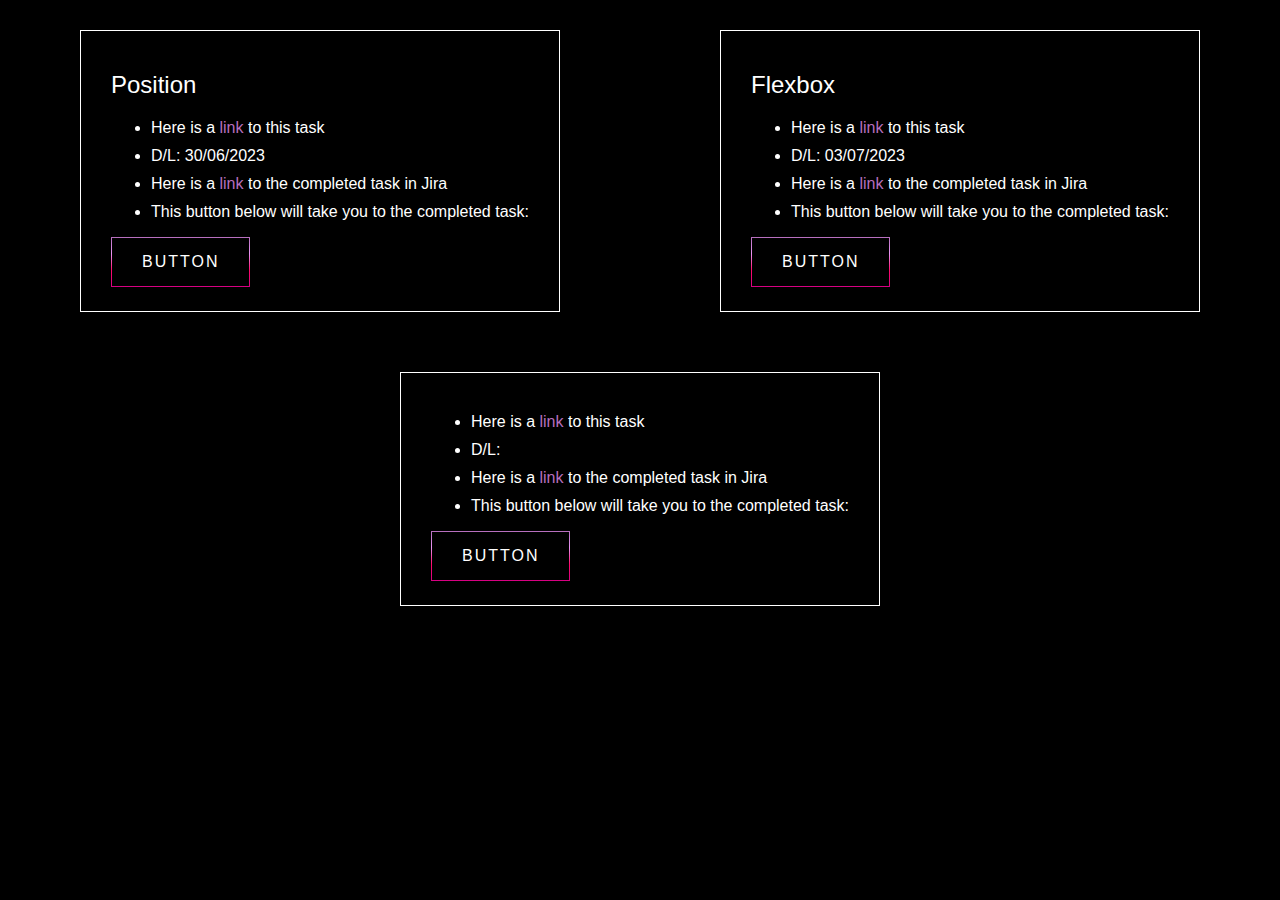
==== index.html @ ac89036c "Added changes" ====
<!DOCTYPE html>
<html lang="en">
<head>
    <meta charset="UTF-8">
    <meta http-equiv="X-UA-Compatible" content="IE=edge">
    <meta name="viewport" content="width=device-width, initial-scale=1.0">
    <title>Tasks</title>
    <link rel="stylesheet" href="css/style.css">
</head>
<body>
    <section class="tasks">
        <section class="one-task">
            <h2 class="one-task__title">Position</h2>
            <ul>
                <li class="one-task__description">Here is a <a target="_blank" href="https://www.figma.com/file/l57e8YMAQ9D2lR3KJWsR5j/positioning-pratical-task?type=design&node-id=0-1&mode=design&t=QoJClR1yXuRjPMQm-0">link</a> to this task</li>
                <li class="one-task__description">D/L: 30/06/2023</li>
                <li class="one-task__description">Here is a <a target="_blank" href="https://teamofdevelopers.atlassian.net/browse/DEV-13">link</a> to the completed task in Jira</li>
                <li class="one-task__description">This button below will take you to the completed task:</li>
            </ul>
            <a href="position/index.html" class="one-task__button" target="_blank">Button</a>
        </section>
        <section class="one-task">
            <h2 class="one-task__title">Flexbox</h2>
            <ul>
                <li class="one-task__description">Here is a <a target="_blank" href="https://www.youtube.com/watch?v=8Gu40PFzOHI">link</a> to this task</li>
                <li class="one-task__description">D/L: 03/07/2023</li>
                <li class="one-task__description">Here is a <a target="_blank" href="https://teamofdevelopers.atlassian.net/browse/DEV-14">link</a> to the completed task in Jira</li>
                <li class="one-task__description">This button below will take you to the completed task:</li>
            </ul>
            <a href="flexbox/index.html" class="one-task__button" target="_blank">Button</a>
        </section>
        <section class="one-task">
            <h2 class="one-task__title"></h2>
            <ul>
                <li class="one-task__description">Here is a <a target="_blank" href="">link</a> to this task</li>
                <li class="one-task__description">D/L: </li>
                <li class="one-task__description">Here is a <a target="_blank" href="">link</a> to the completed task in Jira</li>
                <li class="one-task__description">This button below will take you to the completed task:</li>
            </ul>
            <a href="" class="one-task__button" target="_blank">Button</a>
        </section>
    </section>
</body>
</html>
---- css/style.css ----
body {
    background: #000000;
    margin: 0 auto;
}

.tasks{
    margin: 0 auto;
    display: flex;
    flex-wrap: wrap;
    justify-content: space-around;
}

.one-task{
    margin: 30px auto;
    border: 1px solid white;
    padding: 20px 30px;
}

.one-task__title{
    color: white;
    font-family: 'Montserrat', sans-serif;
    font-weight: normal;
}

.one-task__description{
    color: white;
    font-family: 'Montserrat', sans-serif;
    margin-bottom: 10px;
}

.one-task__description a{
    text-decoration: none;
    color: #B66EBD;
}

.one-task__button {
    text-decoration: none;
    color: white;
    display: inline-block;
    position: relative;
    padding: 15px 30px;
    border: 1px solid;
    border-image: linear-gradient(180deg, #B66EBD, #ea94f2, #ff096c, #d50082);
    border-image-slice: 1;
    margin: 0;
    font-family: 'Montserrat', sans-serif;
    text-transform: uppercase;
    overflow: hidden;
    letter-spacing: 2px;
    transition: .8s cubic-bezier(.165, .84, .44, 1);
}

.one-task__button:before {
    content: "";
    position: absolute;
    left: 0;
    top: 0;
    height: 0;
    width: 100%;
    z-index: -1;
    color: white;
    background: linear-gradient(180deg, #B66EBD, #ea94f2, #ff096c, #d50082);
    transition: .8s cubic-bezier(.165, .84, .44, 1);
  
}

.one-task__button:hover {
    background: rgba(255, 255, 255, 0);
}

.one-task__button:hover:before {
    bottom: 0%;
    top: auto;
    height: 100%;
}
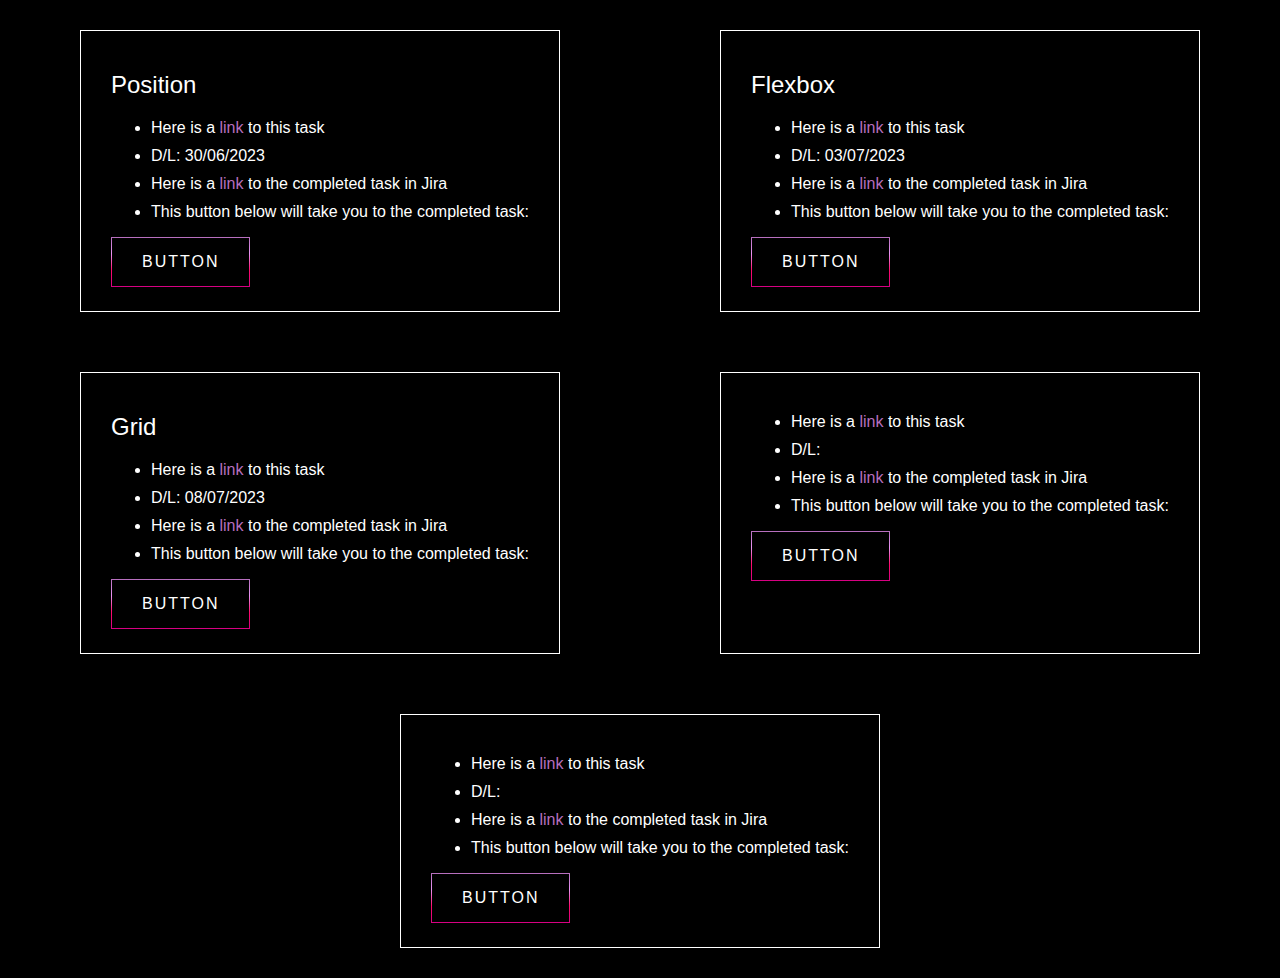
==== commit 2d9d3913: "Added changed for grid" ====
--- a/index.html
+++ b/index.html
@@ -30,6 +30,26 @@
             <a href="flexbox/index.html" class="one-task__button" target="_blank">Button</a>
         </section>
         <section class="one-task">
+            <h2 class="one-task__title">Grid</h2>
+            <ul>
+                <li class="one-task__description">Here is a <a target="_blank" href="https://cssgridgarden.com/">link</a> to this task</li>
+                <li class="one-task__description">D/L: 08/07/2023</li>
+                <li class="one-task__description">Here is a <a target="_blank" href="https://teamofdevelopers.atlassian.net/browse/DEV-15">link</a> to the completed task in Jira</li>
+                <li class="one-task__description">This button below will take you to the completed task:</li>
+            </ul>
+            <a href="grid/index.html" class="one-task__button" target="_blank">Button</a>
+        </section>
+        <section class="one-task">
+            <h2 class="one-task__title"></h2>
+            <ul>
+                <li class="one-task__description">Here is a <a target="_blank" href="">link</a> to this task</li>
+                <li class="one-task__description">D/L: </li>
+                <li class="one-task__description">Here is a <a target="_blank" href="">link</a> to the completed task in Jira</li>
+                <li class="one-task__description">This button below will take you to the completed task:</li>
+            </ul>
+            <a href="" class="one-task__button" target="_blank">Button</a>
+        </section>
+        <section class="one-task">
             <h2 class="one-task__title"></h2>
             <ul>
                 <li class="one-task__description">Here is a <a target="_blank" href="">link</a> to this task</li>
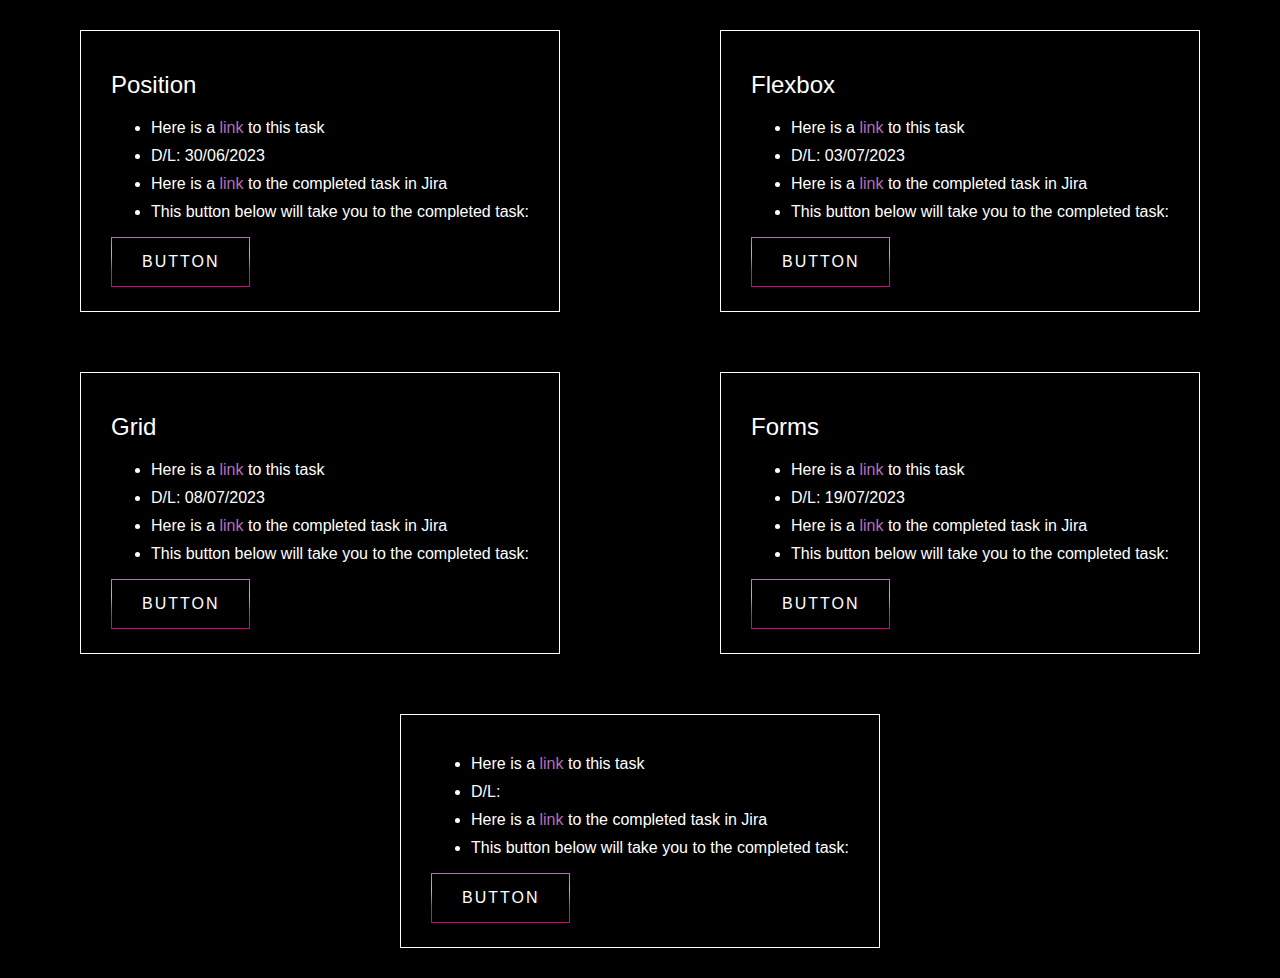
==== commit a0943600: "Added forms" ====
--- a/index.html
+++ b/index.html
@@ -32,7 +32,7 @@
         <section class="one-task">
             <h2 class="one-task__title">Grid</h2>
             <ul>
-                <li class="one-task__description">Here is a <a target="_blank" href="https://cssgridgarden.com/">link</a> to this task</li>
+                <li class="one-task__description">Here is a <a target="_blank" href="https://youtu.be/yWVJgnTpdUA">link</a> to this task</li>
                 <li class="one-task__description">D/L: 08/07/2023</li>
                 <li class="one-task__description">Here is a <a target="_blank" href="https://teamofdevelopers.atlassian.net/browse/DEV-15">link</a> to the completed task in Jira</li>
                 <li class="one-task__description">This button below will take you to the completed task:</li>
@@ -40,14 +40,14 @@
             <a href="grid/index.html" class="one-task__button" target="_blank">Button</a>
         </section>
         <section class="one-task">
-            <h2 class="one-task__title"></h2>
+            <h2 class="one-task__title">Forms</h2>
             <ul>
-                <li class="one-task__description">Here is a <a target="_blank" href="">link</a> to this task</li>
-                <li class="one-task__description">D/L: </li>
-                <li class="one-task__description">Here is a <a target="_blank" href="">link</a> to the completed task in Jira</li>
+                <li class="one-task__description">Here is a <a target="_blank" href="https://youtu.be/ZYPBTvjZl7M">link</a> to this task</li>
+                <li class="one-task__description">D/L: 19/07/2023</li>
+                <li class="one-task__description">Here is a <a target="_blank" href="https://teamofdevelopers.atlassian.net/browse/DEV-222">link</a> to the completed task in Jira</li>
                 <li class="one-task__description">This button below will take you to the completed task:</li>
             </ul>
-            <a href="" class="one-task__button" target="_blank">Button</a>
+            <a href="forms/index.html" class="one-task__button" target="_blank">Button</a>
         </section>
         <section class="one-task">
             <h2 class="one-task__title"></h2>
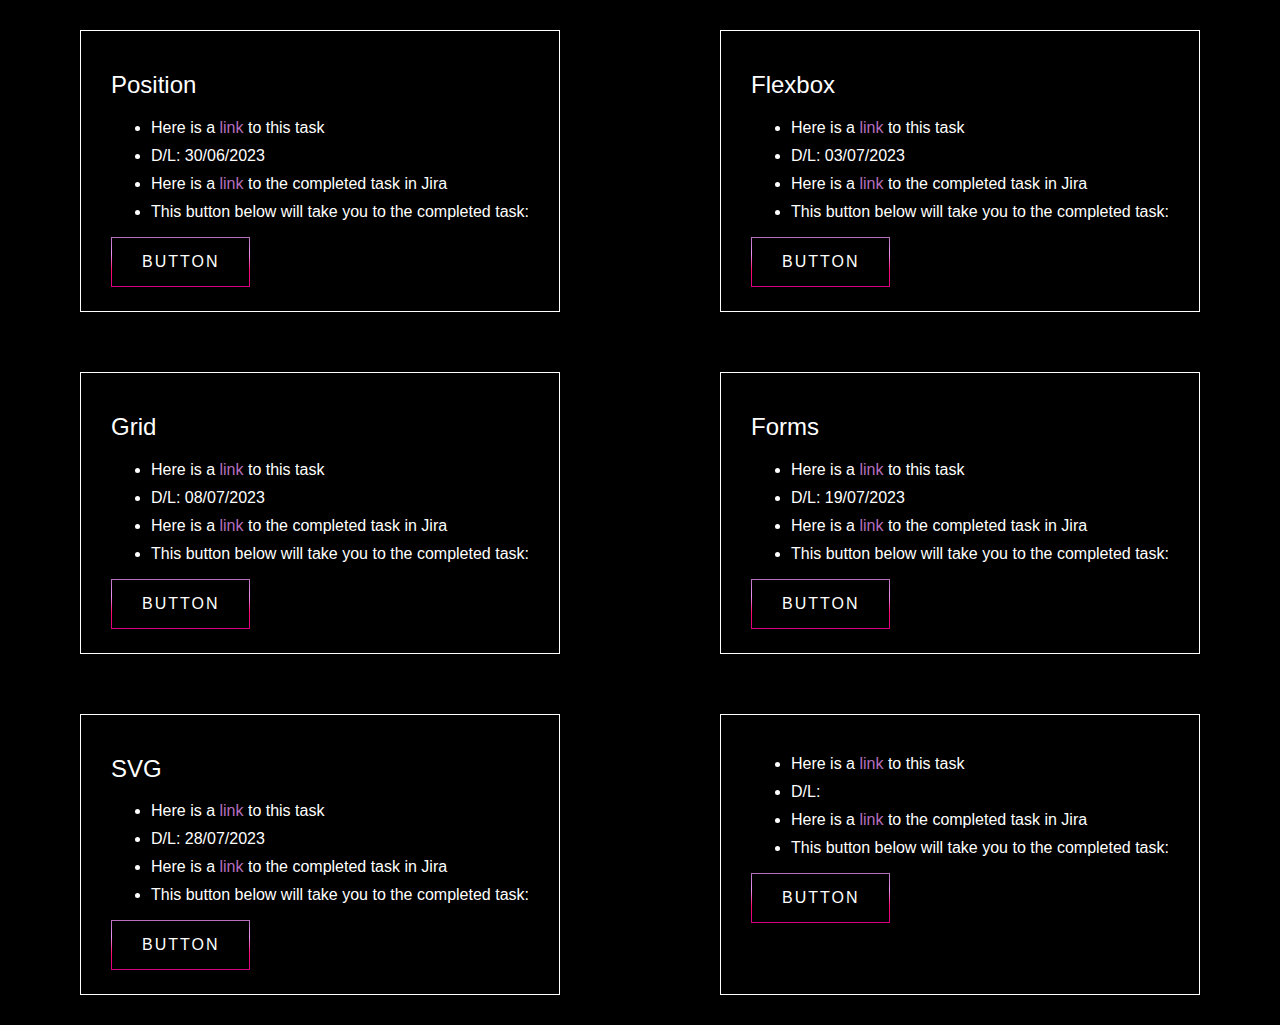
==== commit 94034aa8: "feat: added task "svg"" ====
--- a/index.html
+++ b/index.html
@@ -50,6 +50,16 @@
             <a href="forms/index.html" class="one-task__button" target="_blank">Button</a>
         </section>
         <section class="one-task">
+            <h2 class="one-task__title">SVG</h2>
+            <ul>
+                <li class="one-task__description">Here is a <a target="_blank" href="https://www.youtube.com/watch?v=Yzj8bBCq7Eg">link</a> to this task</li>
+                <li class="one-task__description">D/L: 28/07/2023</li>
+                <li class="one-task__description">Here is a <a target="_blank" href="https://teamofdevelopers.atlassian.net/browse/DEV-301">link</a> to the completed task in Jira</li>
+                <li class="one-task__description">This button below will take you to the completed task:</li>
+            </ul>
+            <a href="svg/index.html" class="one-task__button" target="_blank">Button</a>
+        </section>
+        <section class="one-task">
             <h2 class="one-task__title"></h2>
             <ul>
                 <li class="one-task__description">Here is a <a target="_blank" href="">link</a> to this task</li>
